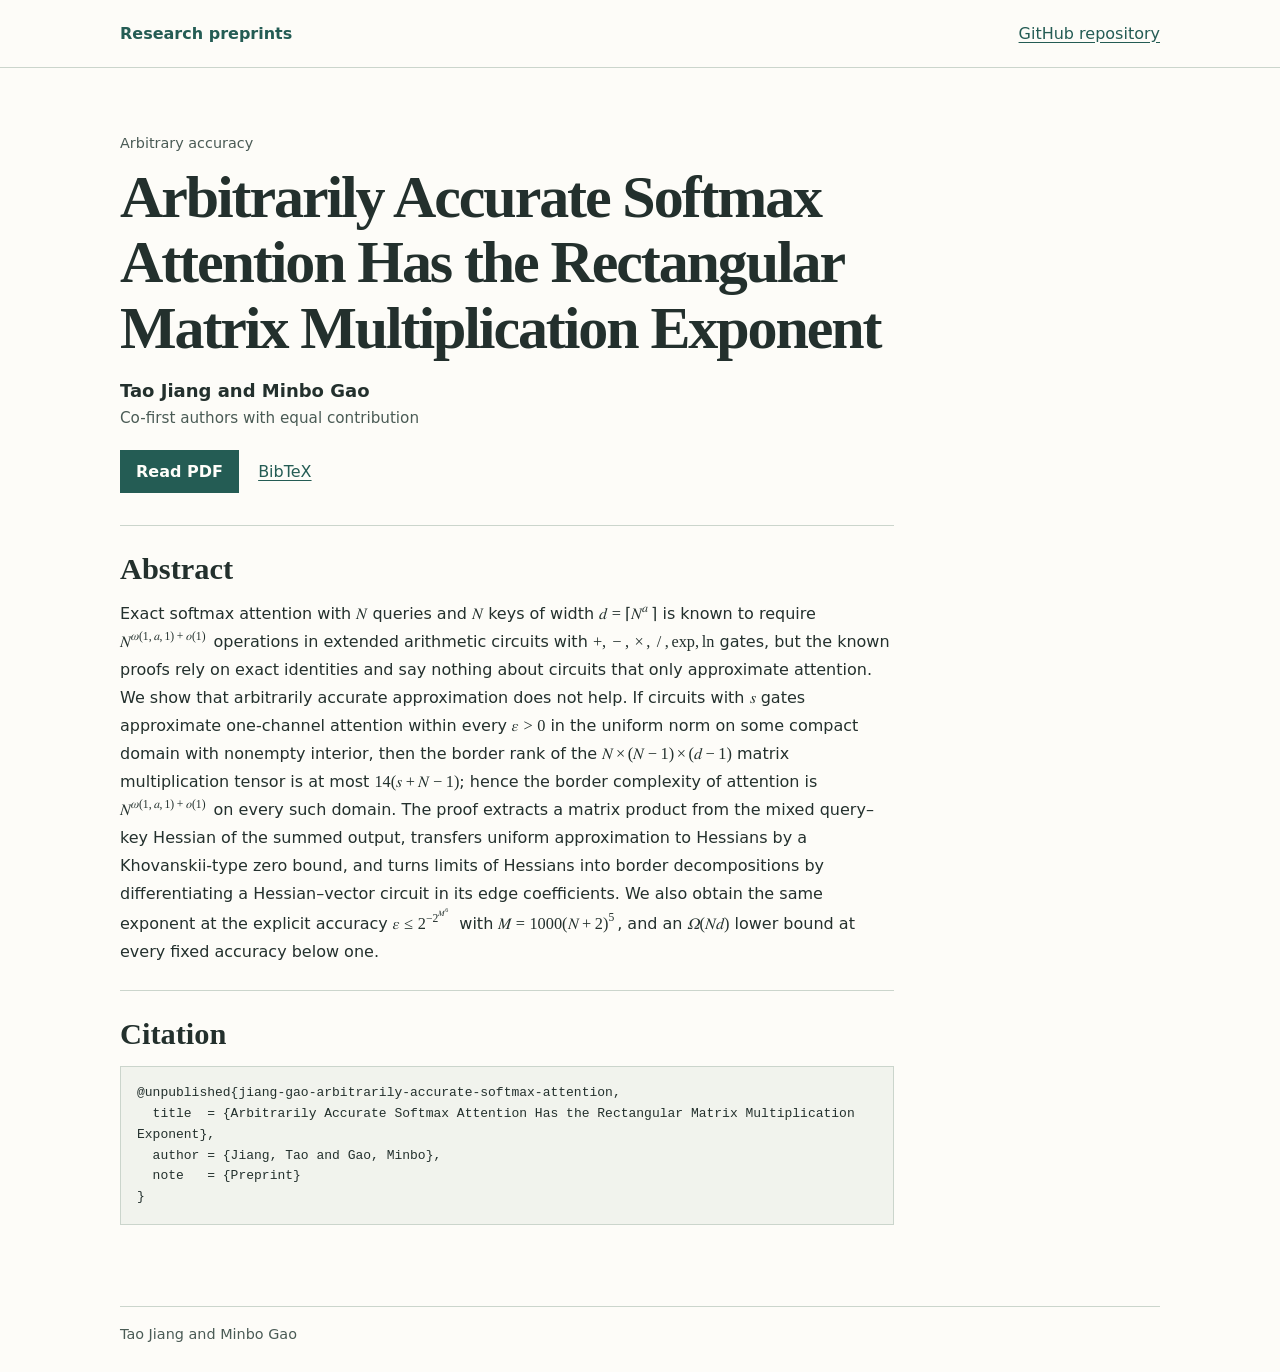
==== preprints/arbitrarily-accurate-softmax-attention/index.html @ c66270be "Add standalone preprint abstract pages" ====
<!doctype html>
<html lang="en">
<head>
  <meta charset="utf-8">
  <meta name="viewport" content="width=device-width, initial-scale=1">
  <meta name="color-scheme" content="light dark">
  <title>Arbitrarily Accurate Softmax Attention Has the Rectangular Matrix Multiplication Exponent</title>
  <link rel="canonical" href="https://jiangxioabai.github.io/research-papers/preprints/arbitrarily-accurate-softmax-attention/">
  <link rel="stylesheet" href="../../assets/pages.css">
  <meta name="description" content="Abstract and PDF of Arbitrarily Accurate Softmax Attention Has the Rectangular Matrix Multiplication Exponent, a preprint by Tao Jiang and Minbo Gao.">
  <meta name="citation_title" content="Arbitrarily Accurate Softmax Attention Has the Rectangular Matrix Multiplication Exponent">
  <meta name="citation_author" content="Tao Jiang">
  <meta name="citation_author" content="Minbo Gao">
  <meta name="citation_publication_date" content="2026">
  <meta name="citation_pdf_url" content="https://jiangxioabai.github.io/research-papers/preprints/arbitrarily-accurate-softmax-attention/paper.pdf">
</head>
<body>
  <a class="skip" href="#main">Skip to content</a>
  <header class="masthead">
    <nav class="shell nav" aria-label="Site navigation">
      <a class="brand" href="../../">Research preprints</a>
      <a href="https://github.com/jiangxioabai/research-papers">GitHub repository</a>
    </nav>
  </header>
  <main id="main" class="shell paper">
    <header class="paper-heading">
      <p class="kicker">Arbitrary accuracy</p>
      <h1>Arbitrarily Accurate Softmax Attention Has the Rectangular Matrix Multiplication Exponent</h1>
      <p class="authors">Tao Jiang and Minbo Gao</p>
      <p class="credit">Co-first authors with equal contribution</p>
      <div class="paper-links">
        <a class="action" href="paper.pdf" type="application/pdf">Read PDF</a>
        <a href="#citation">BibTeX</a>
      </div>
    </header>
    <section class="reading" aria-labelledby="abstract">
      <h2 id="abstract">Abstract</h2>
      <p>Exact softmax attention with <math xmlns="http://www.w3.org/1998/Math/MathML" display="inline"><mrow><mi>N</mi></mrow></math> queries and <math xmlns="http://www.w3.org/1998/Math/MathML" display="inline"><mrow><mi>N</mi></mrow></math> keys of width <math xmlns="http://www.w3.org/1998/Math/MathML" display="inline"><mrow><mi>d</mi><mo>&#x0003D;</mo><mi>&#x02308;</mi><msup><mi>N</mi><mi>a</mi></msup><mi>&#x02309;</mi></mrow></math> is known to require <math xmlns="http://www.w3.org/1998/Math/MathML" display="inline"><mrow><msup><mi>N</mi><mrow><mi>&#x003C9;</mi><mo stretchy="false">&#x00028;</mo><mn>1</mn><mo>&#x0002C;</mo><mi>a</mi><mo>&#x0002C;</mo><mn>1</mn><mo stretchy="false">&#x00029;</mo><mo>&#x0002B;</mo><mi>o</mi><mo stretchy="false">&#x00028;</mo><mn>1</mn><mo stretchy="false">&#x00029;</mo></mrow></msup></mrow></math> operations in extended arithmetic circuits with <math xmlns="http://www.w3.org/1998/Math/MathML" display="inline"><mrow><mo>&#x0002B;</mo><mo>&#x0002C;</mo><mo>&#x02212;</mo><mo>&#x0002C;</mo><mo>&#x000D7;</mo><mo>&#x0002C;</mo><mo>&#x0002F;</mo><mo>&#x0002C;</mo><mi>exp</mi><mo>&#x0002C;</mo><mi>ln</mi></mrow></math> gates, but the known proofs rely on exact identities and say nothing about circuits that only approximate attention. We show that arbitrarily accurate approximation does not help. If circuits with <math xmlns="http://www.w3.org/1998/Math/MathML" display="inline"><mrow><mi>s</mi></mrow></math> gates approximate one-channel attention within every <math xmlns="http://www.w3.org/1998/Math/MathML" display="inline"><mrow><mi>&#x003B5;</mi><mo>&#x0003E;</mo><mn>0</mn></mrow></math> in the uniform norm on some compact domain with nonempty interior, then the border rank of the <math xmlns="http://www.w3.org/1998/Math/MathML" display="inline"><mrow><mi>N</mi><mo>&#x000D7;</mo><mo stretchy="false">&#x00028;</mo><mi>N</mi><mo>&#x02212;</mo><mn>1</mn><mo stretchy="false">&#x00029;</mo><mo>&#x000D7;</mo><mo stretchy="false">&#x00028;</mo><mi>d</mi><mo>&#x02212;</mo><mn>1</mn><mo stretchy="false">&#x00029;</mo></mrow></math> matrix multiplication tensor is at most <math xmlns="http://www.w3.org/1998/Math/MathML" display="inline"><mrow><mn>14</mn><mo stretchy="false">&#x00028;</mo><mi>s</mi><mo>&#x0002B;</mo><mi>N</mi><mo>&#x02212;</mo><mn>1</mn><mo stretchy="false">&#x00029;</mo></mrow></math>; hence the border complexity of attention is <math xmlns="http://www.w3.org/1998/Math/MathML" display="inline"><mrow><msup><mi>N</mi><mrow><mi>&#x003C9;</mi><mo stretchy="false">&#x00028;</mo><mn>1</mn><mo>&#x0002C;</mo><mi>a</mi><mo>&#x0002C;</mo><mn>1</mn><mo stretchy="false">&#x00029;</mo><mo>&#x0002B;</mo><mi>o</mi><mo stretchy="false">&#x00028;</mo><mn>1</mn><mo stretchy="false">&#x00029;</mo></mrow></msup></mrow></math> on every such domain. The proof extracts a matrix product from the mixed query–key Hessian of the summed output, transfers uniform approximation to Hessians by a Khovanskii-type zero bound, and turns limits of Hessians into border decompositions by differentiating a Hessian–vector circuit in its edge coefficients. We also obtain the same exponent at the explicit accuracy <math xmlns="http://www.w3.org/1998/Math/MathML" display="inline"><mrow><mi>&#x003B5;</mi><mo>&#x02264;</mo><msup><mn>2</mn><mrow><mo>&#x02212;</mo><msup><mn>2</mn><mrow><msup><mi>M</mi><mn>6</mn></msup></mrow></msup></mrow></msup></mrow></math> with <math xmlns="http://www.w3.org/1998/Math/MathML" display="inline"><mrow><mi>M</mi><mo>&#x0003D;</mo><mn>1000</mn><mo stretchy="false">&#x00028;</mo><mi>N</mi><mo>&#x0002B;</mo><mn>2</mn><msup><mo stretchy="false">&#x00029;</mo><mn>5</mn></msup></mrow></math>, and an <math xmlns="http://www.w3.org/1998/Math/MathML" display="inline"><mrow><mi>&#x003A9;</mi><mo stretchy="false">&#x00028;</mo><mi>N</mi><mi>d</mi><mo stretchy="false">&#x00029;</mo></mrow></math> lower bound at every fixed accuracy below one.</p>
    </section>
    <section class="reading citation" aria-labelledby="citation">
      <h2 id="citation">Citation</h2>
      <pre><code>@unpublished{jiang-gao-arbitrarily-accurate-softmax-attention,
  title  = {Arbitrarily Accurate Softmax Attention Has the Rectangular Matrix Multiplication Exponent},
  author = {Jiang, Tao and Gao, Minbo},
  note   = {Preprint}
}</code></pre>
    </section>
  </main>
  <footer class="shell footer">Tao Jiang and Minbo Gao</footer>
</body>
</html>
---- assets/pages.css ----
:root {
  color-scheme: light dark;
  --paper: #fdfcf8;
  --text: #23302d;
  --muted: #4a5b55;
  --accent: #245c54;
  --rule: #cbd5cc;
  --panel: #f1f3ed;
  --button-text: #fffefa;
  font: 100%/1.6 system-ui, sans-serif;
}

@media (prefers-color-scheme: dark) {
  :root {
    --paper: #171e1b;
    --text: #edf0e9;
    --muted: #b4c3b9;
    --accent: #9ad0bc;
    --rule: #3c5046;
    --panel: #212d27;
    --button-text: #172921;
  }
}

*, *::before, *::after { box-sizing: border-box; }
body { margin: 0; color: var(--text); background: var(--paper); }
a { color: var(--accent); text-underline-offset: 0.18em; }
a:hover { text-decoration-thickness: 0.12em; }
a:focus-visible { outline: 2px solid var(--accent); outline-offset: 4px; }
img { max-width: 100%; height: auto; display: block; }
h1, h2, p, figure { margin: 0; }
h1, h2, .paper-title { font-family: Georgia, serif; }
h1 {
  max-width: 23ch;
  font-size: clamp(2.2rem, 5.7vw, 4.1rem);
  line-height: 1.09;
  letter-spacing: -0.035em;
  text-wrap: balance;
}
h2 { font-size: clamp(1.45rem, 3vw, 1.9rem); line-height: 1.25; }
.shell { width: min(100% - 2.5rem, 65rem); margin-inline: auto; }
.masthead { border-bottom: 1px solid var(--rule); }
.nav {
  min-height: 4.2rem;
  display: flex;
  flex-wrap: wrap;
  align-items: center;
  justify-content: space-between;
  gap: 0.5rem 1rem;
  padding-block: 0.6rem;
}
.brand { font-weight: 650; text-decoration: none; }
.skip {
  position: absolute;
  top: 0.5rem;
  left: 0.5rem;
  padding: 0.5rem 0.8rem;
  background: var(--paper);
  transform: translateY(-180%);
}
.skip:focus { z-index: 1; transform: none; }
.intro, .paper-heading { padding-block: clamp(2rem, 5vw, 4rem) 2rem; }
.authors { margin-top: 1rem; font-size: 1.125rem; font-weight: 650; }
.credit, .kicker, .paper-label, .footer { color: var(--muted); }
.credit { font-size: 0.95rem; }
.kicker, .paper-label { font-size: 0.9rem; }
.kicker { margin-bottom: 0.6rem; }
.map { margin: 0 0 2.5rem; }
.map img { border: 1px solid var(--rule); }
.collection + .collection { margin-top: 2.6rem; }
.paper-list { list-style: none; padding: 0; margin: 0.8rem 0 0; }
.paper-list li {
  display: grid;
  grid-template-columns: minmax(0, 1fr) auto;
  gap: 0.9rem;
  align-items: center;
  border-top: 1px solid var(--rule);
  padding: 0.85rem 0;
}
.paper-list li:last-child { border-bottom: 1px solid var(--rule); }
.paper-title { font-size: clamp(1.18rem, 2.8vw, 1.5rem); line-height: 1.3; }
.pdf-link { padding: 0.35rem 0.15rem; }
.paper-heading h1 { max-width: 30ch; font-size: clamp(2rem, 5.2vw, 3.75rem); }
.paper-links { display: flex; flex-wrap: wrap; align-items: center; gap: 0.7rem 1.2rem; margin-top: 1.25rem; }
.action {
  padding: 0.55rem 1rem;
  color: var(--button-text);
  background: var(--accent);
  font-weight: 650;
  text-decoration: none;
}
.action:hover { text-decoration: underline; }
.reading { max-width: 76ch; border-top: 1px solid var(--rule); padding: 1.5rem 0; }
.reading p { margin-top: 0.75rem; line-height: 1.75; }
math { font-size: 1.02em; }
.citation pre {
  padding: 1rem;
  border: 1px solid var(--rule);
  background: var(--panel);
  overflow: auto;
  white-space: pre-wrap;
  overflow-wrap: anywhere;
}
.footer { border-top: 1px solid var(--rule); margin-top: 2.75rem; padding: 1rem 0 1.6rem; font-size: 0.9rem; }

@media (max-width: 31rem) {
  .shell { width: calc(100% - 2rem); }
  .nav { font-size: 0.94rem; }
  .map { margin-bottom: 1.75rem; }
}
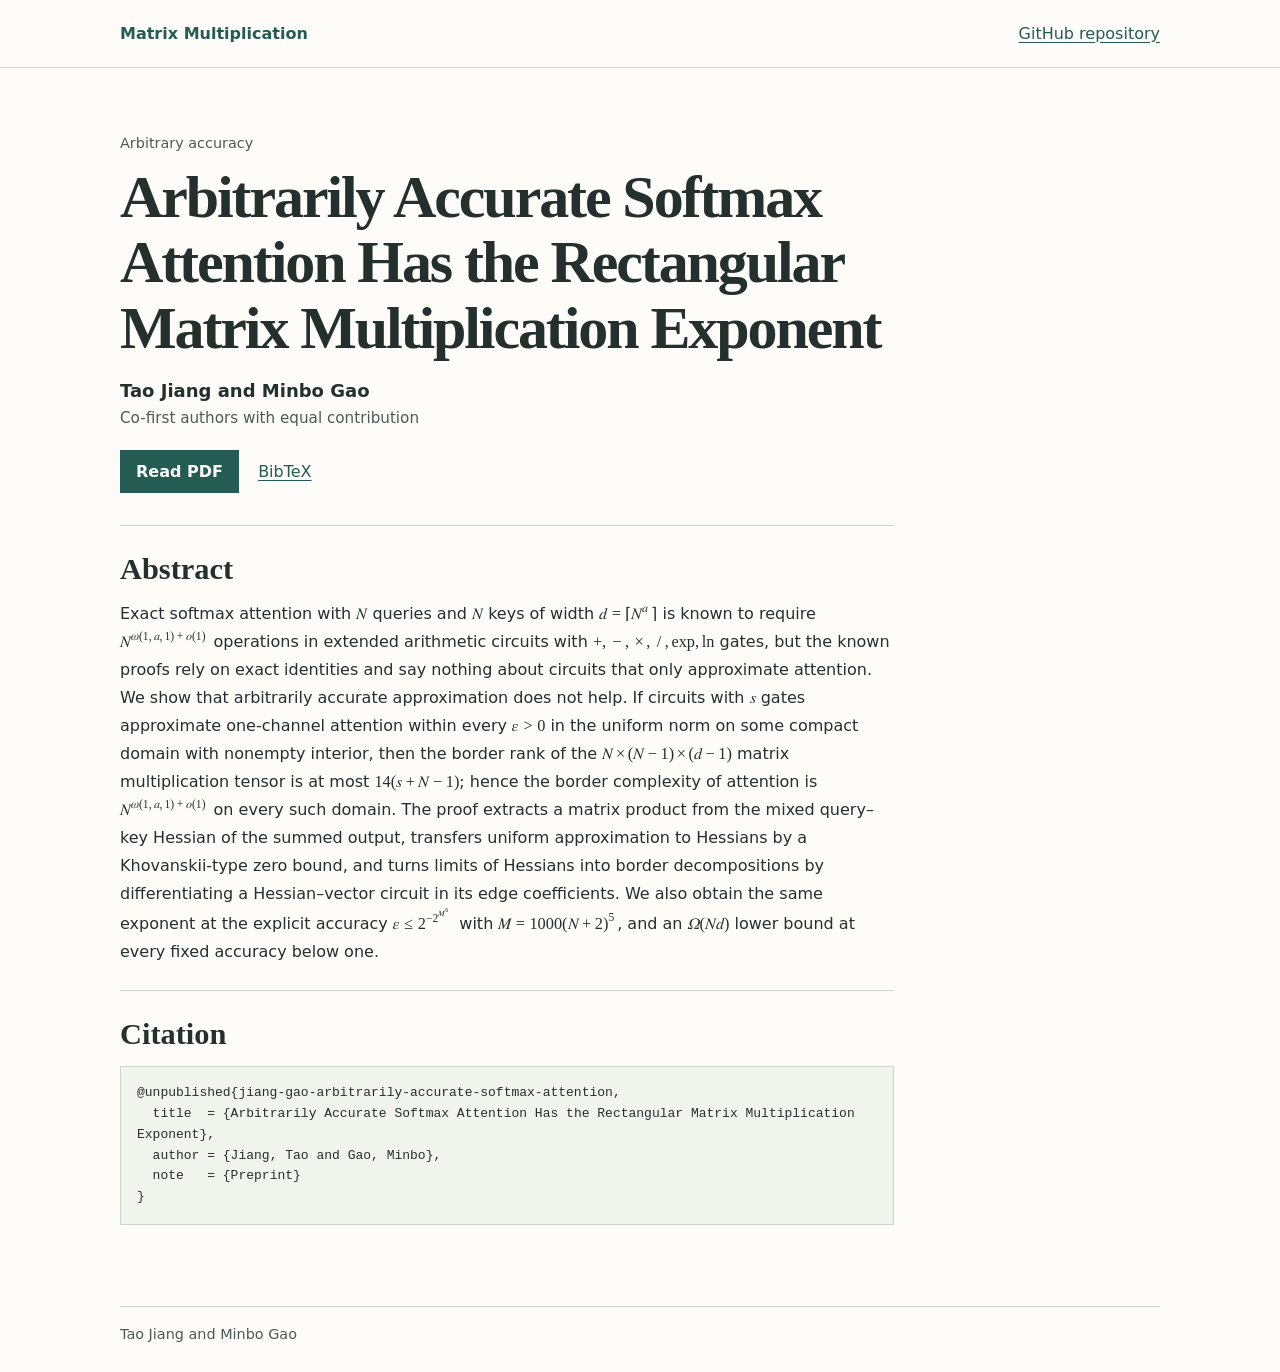
==== commit 10166e47: "Center the collection on matrix multiplication follow-ups" ====
--- a/preprints/arbitrarily-accurate-softmax-attention/index.html
+++ b/preprints/arbitrarily-accurate-softmax-attention/index.html
@@ -18,7 +18,7 @@
   <a class="skip" href="#main">Skip to content</a>
   <header class="masthead">
     <nav class="shell nav" aria-label="Site navigation">
-      <a class="brand" href="../../">Research preprints</a>
+      <a class="brand" href="../../">Matrix Multiplication</a>
       <a href="https://github.com/jiangxioabai/research-papers">GitHub repository</a>
     </nav>
   </header>
--- a/assets/pages.css
+++ b/assets/pages.css
@@ -63,6 +63,7 @@
 .authors { margin-top: 1rem; font-size: 1.125rem; font-weight: 650; }
 .credit, .kicker, .paper-label, .footer { color: var(--muted); }
 .credit { font-size: 0.95rem; }
+.site-description { max-width: 70ch; margin-top: 0.85rem; }
 .kicker, .paper-label { font-size: 0.9rem; }
 .kicker { margin-bottom: 0.6rem; }
 .map { margin: 0 0 2.5rem; }
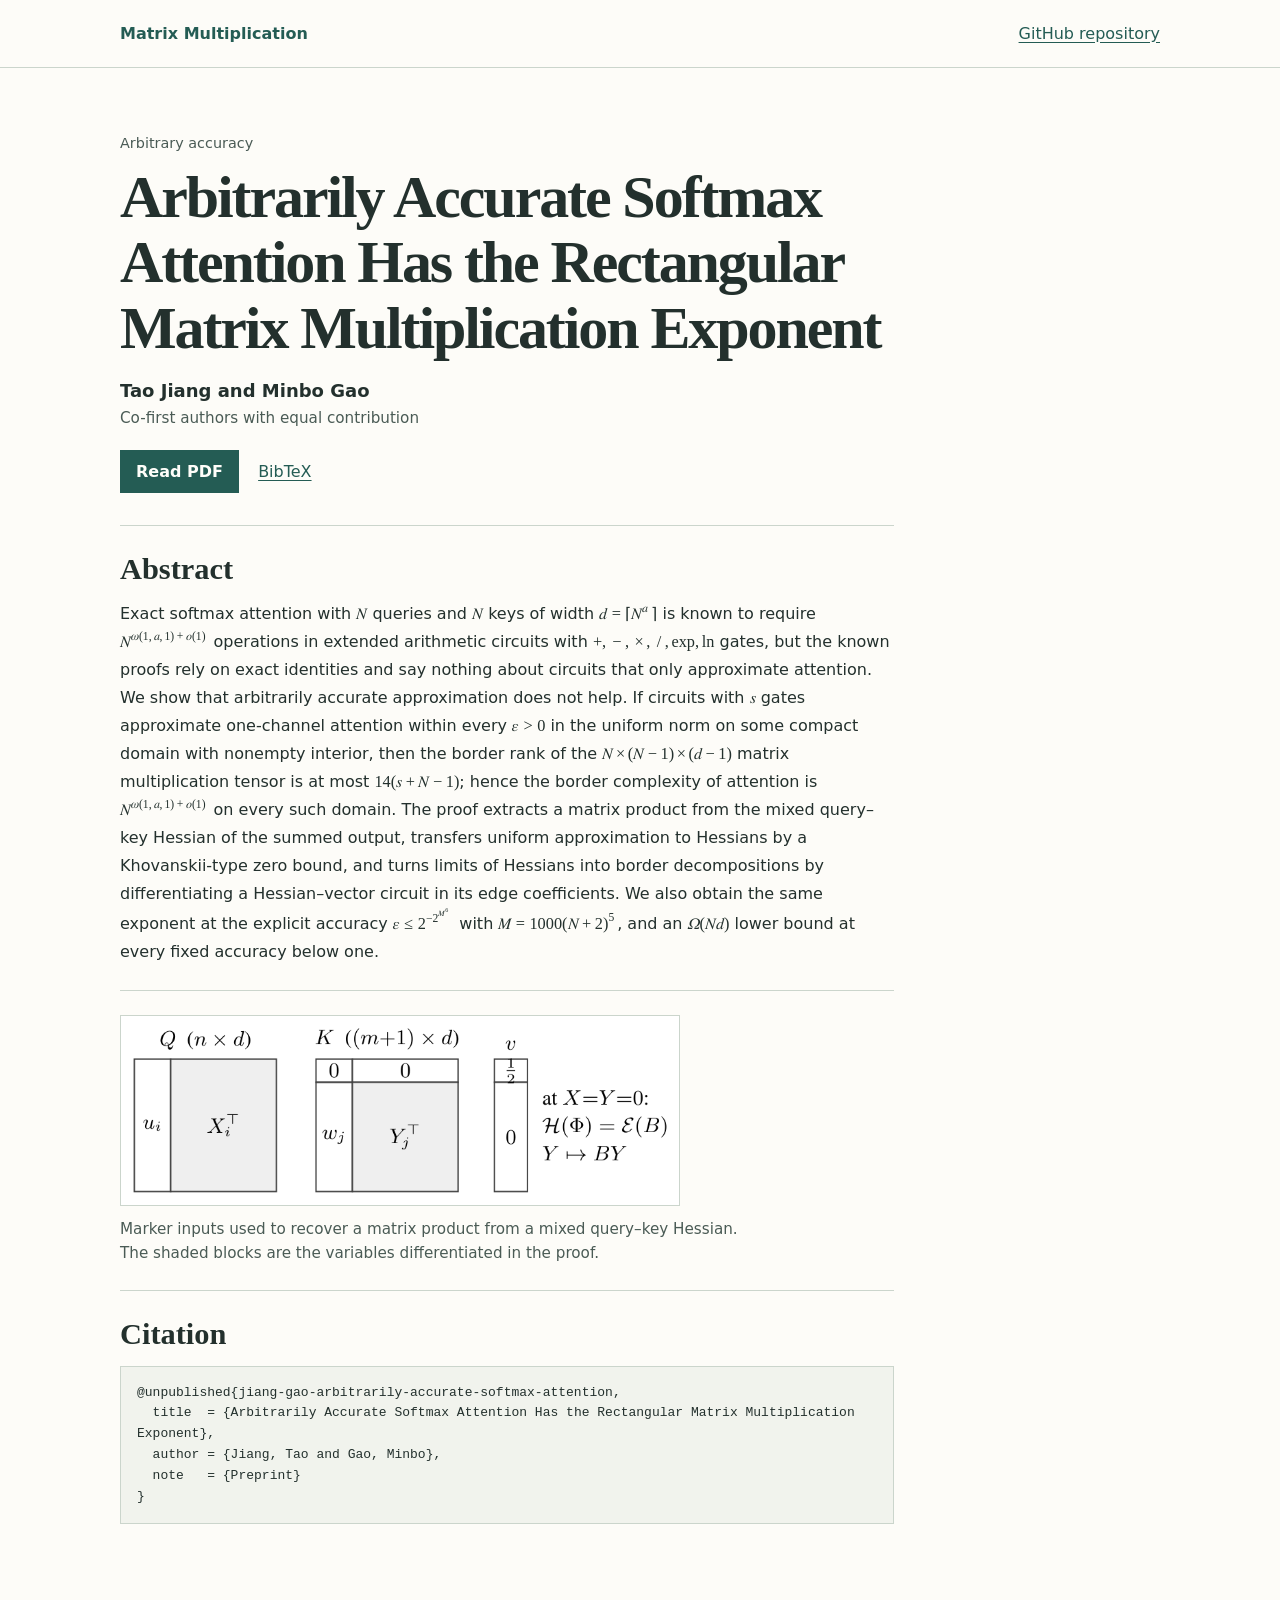
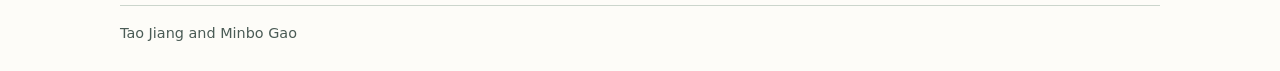
==== commit 70328887: "Replace duplicate result summaries with paper figures" ====
--- a/preprints/arbitrarily-accurate-softmax-attention/index.html
+++ b/preprints/arbitrarily-accurate-softmax-attention/index.html
@@ -37,6 +37,10 @@
       <h2 id="abstract">Abstract</h2>
       <p>Exact softmax attention with <math xmlns="http://www.w3.org/1998/Math/MathML" display="inline"><mrow><mi>N</mi></mrow></math> queries and <math xmlns="http://www.w3.org/1998/Math/MathML" display="inline"><mrow><mi>N</mi></mrow></math> keys of width <math xmlns="http://www.w3.org/1998/Math/MathML" display="inline"><mrow><mi>d</mi><mo>&#x0003D;</mo><mi>&#x02308;</mi><msup><mi>N</mi><mi>a</mi></msup><mi>&#x02309;</mi></mrow></math> is known to require <math xmlns="http://www.w3.org/1998/Math/MathML" display="inline"><mrow><msup><mi>N</mi><mrow><mi>&#x003C9;</mi><mo stretchy="false">&#x00028;</mo><mn>1</mn><mo>&#x0002C;</mo><mi>a</mi><mo>&#x0002C;</mo><mn>1</mn><mo stretchy="false">&#x00029;</mo><mo>&#x0002B;</mo><mi>o</mi><mo stretchy="false">&#x00028;</mo><mn>1</mn><mo stretchy="false">&#x00029;</mo></mrow></msup></mrow></math> operations in extended arithmetic circuits with <math xmlns="http://www.w3.org/1998/Math/MathML" display="inline"><mrow><mo>&#x0002B;</mo><mo>&#x0002C;</mo><mo>&#x02212;</mo><mo>&#x0002C;</mo><mo>&#x000D7;</mo><mo>&#x0002C;</mo><mo>&#x0002F;</mo><mo>&#x0002C;</mo><mi>exp</mi><mo>&#x0002C;</mo><mi>ln</mi></mrow></math> gates, but the known proofs rely on exact identities and say nothing about circuits that only approximate attention. We show that arbitrarily accurate approximation does not help. If circuits with <math xmlns="http://www.w3.org/1998/Math/MathML" display="inline"><mrow><mi>s</mi></mrow></math> gates approximate one-channel attention within every <math xmlns="http://www.w3.org/1998/Math/MathML" display="inline"><mrow><mi>&#x003B5;</mi><mo>&#x0003E;</mo><mn>0</mn></mrow></math> in the uniform norm on some compact domain with nonempty interior, then the border rank of the <math xmlns="http://www.w3.org/1998/Math/MathML" display="inline"><mrow><mi>N</mi><mo>&#x000D7;</mo><mo stretchy="false">&#x00028;</mo><mi>N</mi><mo>&#x02212;</mo><mn>1</mn><mo stretchy="false">&#x00029;</mo><mo>&#x000D7;</mo><mo stretchy="false">&#x00028;</mo><mi>d</mi><mo>&#x02212;</mo><mn>1</mn><mo stretchy="false">&#x00029;</mo></mrow></math> matrix multiplication tensor is at most <math xmlns="http://www.w3.org/1998/Math/MathML" display="inline"><mrow><mn>14</mn><mo stretchy="false">&#x00028;</mo><mi>s</mi><mo>&#x0002B;</mo><mi>N</mi><mo>&#x02212;</mo><mn>1</mn><mo stretchy="false">&#x00029;</mo></mrow></math>; hence the border complexity of attention is <math xmlns="http://www.w3.org/1998/Math/MathML" display="inline"><mrow><msup><mi>N</mi><mrow><mi>&#x003C9;</mi><mo stretchy="false">&#x00028;</mo><mn>1</mn><mo>&#x0002C;</mo><mi>a</mi><mo>&#x0002C;</mo><mn>1</mn><mo stretchy="false">&#x00029;</mo><mo>&#x0002B;</mo><mi>o</mi><mo stretchy="false">&#x00028;</mo><mn>1</mn><mo stretchy="false">&#x00029;</mo></mrow></msup></mrow></math> on every such domain. The proof extracts a matrix product from the mixed query–key Hessian of the summed output, transfers uniform approximation to Hessians by a Khovanskii-type zero bound, and turns limits of Hessians into border decompositions by differentiating a Hessian–vector circuit in its edge coefficients. We also obtain the same exponent at the explicit accuracy <math xmlns="http://www.w3.org/1998/Math/MathML" display="inline"><mrow><mi>&#x003B5;</mi><mo>&#x02264;</mo><msup><mn>2</mn><mrow><mo>&#x02212;</mo><msup><mn>2</mn><mrow><msup><mi>M</mi><mn>6</mn></msup></mrow></msup></mrow></msup></mrow></math> with <math xmlns="http://www.w3.org/1998/Math/MathML" display="inline"><mrow><mi>M</mi><mo>&#x0003D;</mo><mn>1000</mn><mo stretchy="false">&#x00028;</mo><mi>N</mi><mo>&#x0002B;</mo><mn>2</mn><msup><mo stretchy="false">&#x00029;</mo><mn>5</mn></msup></mrow></math>, and an <math xmlns="http://www.w3.org/1998/Math/MathML" display="inline"><mrow><mi>&#x003A9;</mi><mo stretchy="false">&#x00028;</mo><mi>N</mi><mi>d</mi><mo stretchy="false">&#x00029;</mo></mrow></math> lower bound at every fixed accuracy below one.</p>
     </section>
+    <figure class="reading paper-figure" id="paper-figure">
+      <img src="figure.png" width="814" height="275" loading="lazy" alt="Query and key matrices used as marker inputs in the lower-bound proof">
+      <figcaption>Marker inputs used to recover a matrix product from a mixed query–key Hessian. The shaded blocks are the variables differentiated in the proof.</figcaption>
+    </figure>
     <section class="reading citation" aria-labelledby="citation">
       <h2 id="citation">Citation</h2>
       <pre><code>@unpublished{jiang-gao-arbitrarily-accurate-softmax-attention,
--- a/assets/pages.css
+++ b/assets/pages.css
@@ -94,6 +94,8 @@
 .reading { max-width: 76ch; border-top: 1px solid var(--rule); padding: 1.5rem 0; }
 .reading p { margin-top: 0.75rem; line-height: 1.75; }
 math { font-size: 1.02em; }
+.paper-figure img { width: min(100%, 35rem); border: 1px solid var(--rule); }
+.paper-figure figcaption { max-width: 67ch; margin-top: 0.7rem; color: var(--muted); font-size: 0.95rem; }
 .citation pre {
   padding: 1rem;
   border: 1px solid var(--rule);
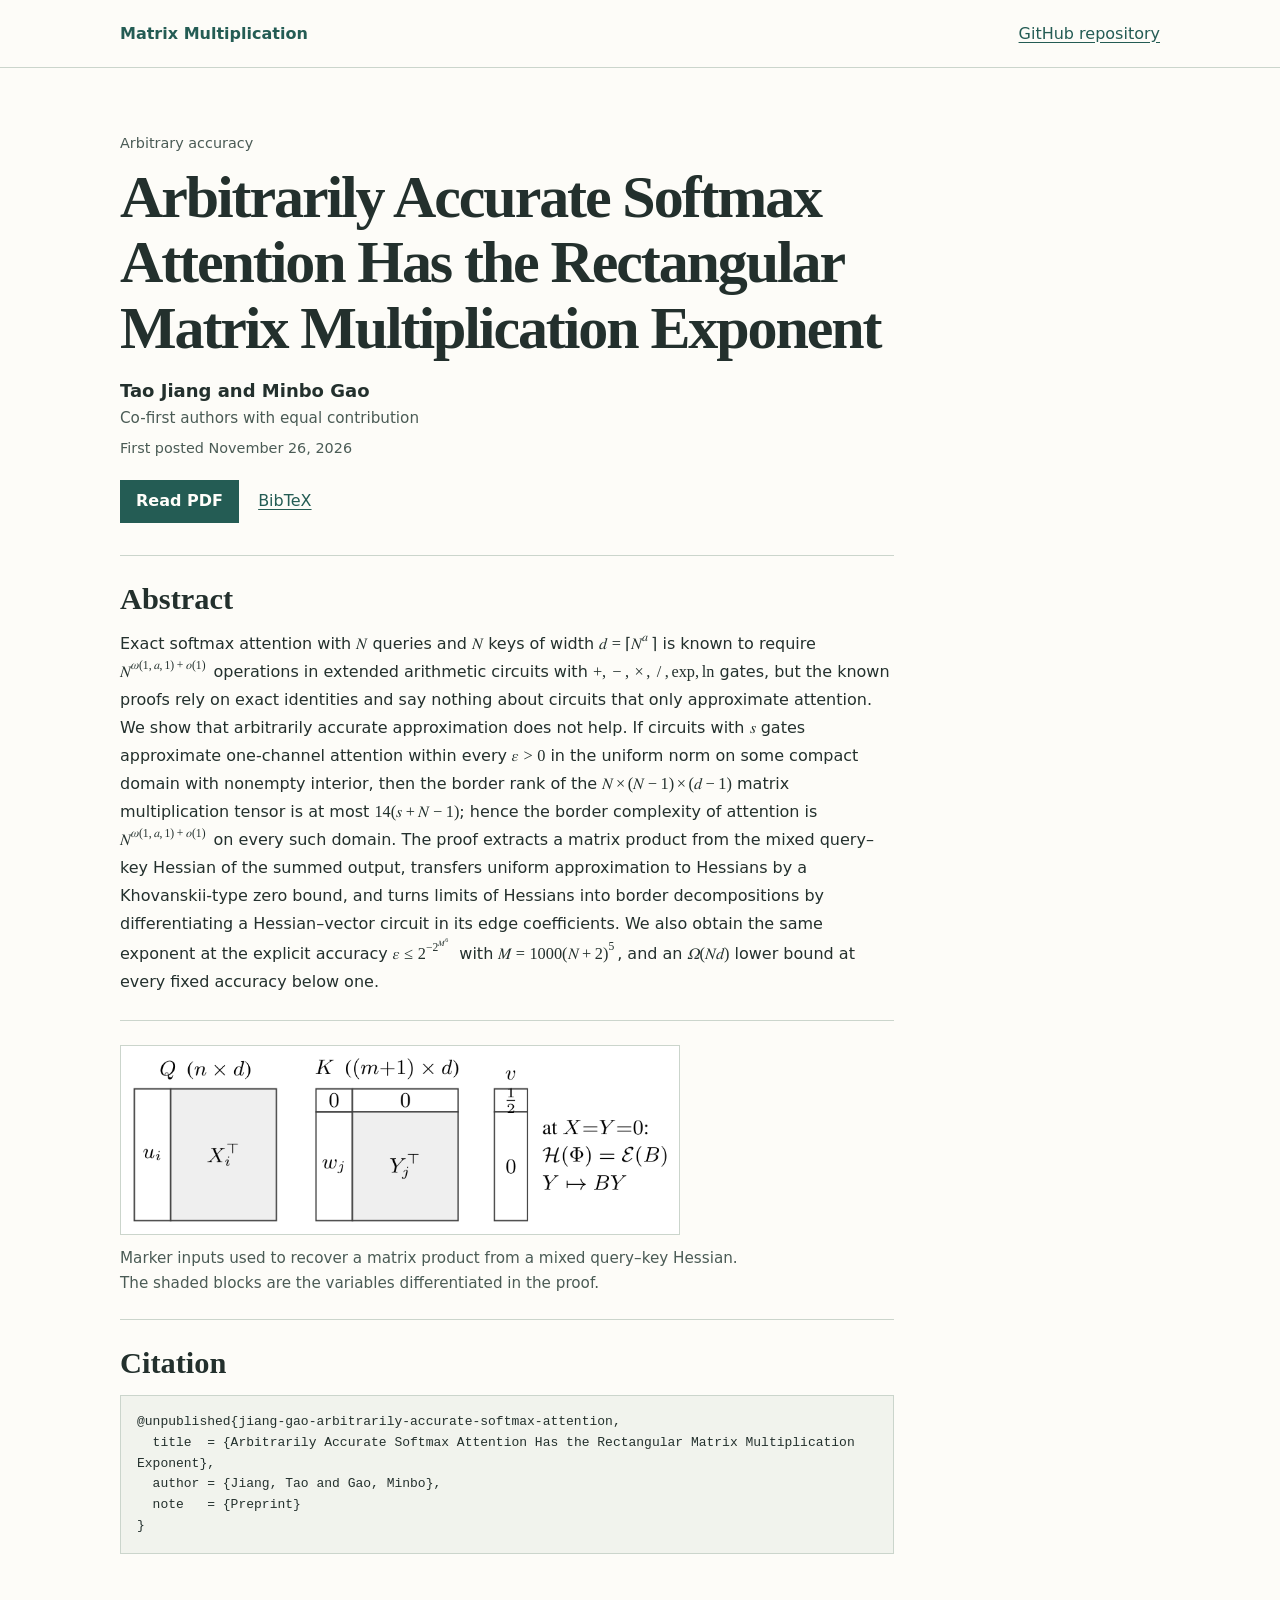
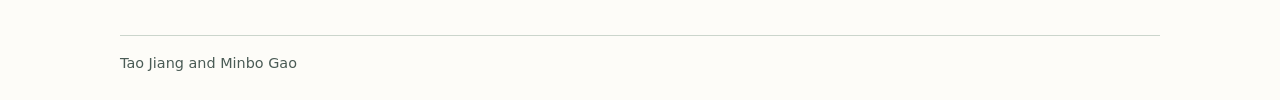
==== commit 2ad0b438: "Show the first posting date on each abstract page" ====
--- a/preprints/arbitrarily-accurate-softmax-attention/index.html
+++ b/preprints/arbitrarily-accurate-softmax-attention/index.html
@@ -5,21 +5,21 @@
   <meta name="viewport" content="width=device-width, initial-scale=1">
   <meta name="color-scheme" content="light dark">
   <title>Arbitrarily Accurate Softmax Attention Has the Rectangular Matrix Multiplication Exponent</title>
-  <link rel="canonical" href="https://jiangxioabai.github.io/research-papers/preprints/arbitrarily-accurate-softmax-attention/">
+  <link rel="canonical" href="https://jiangxioabai.github.io/matrix-multiplication-complexity/preprints/arbitrarily-accurate-softmax-attention/">
   <link rel="stylesheet" href="../../assets/pages.css">
   <meta name="description" content="Abstract and PDF of Arbitrarily Accurate Softmax Attention Has the Rectangular Matrix Multiplication Exponent, a preprint by Tao Jiang and Minbo Gao.">
   <meta name="citation_title" content="Arbitrarily Accurate Softmax Attention Has the Rectangular Matrix Multiplication Exponent">
   <meta name="citation_author" content="Tao Jiang">
   <meta name="citation_author" content="Minbo Gao">
-  <meta name="citation_publication_date" content="2026">
-  <meta name="citation_pdf_url" content="https://jiangxioabai.github.io/research-papers/preprints/arbitrarily-accurate-softmax-attention/paper.pdf">
+  <meta name="citation_publication_date" content="2026/11/26">
+  <meta name="citation_pdf_url" content="https://jiangxioabai.github.io/matrix-multiplication-complexity/preprints/arbitrarily-accurate-softmax-attention/paper.pdf">
 </head>
 <body>
   <a class="skip" href="#main">Skip to content</a>
   <header class="masthead">
     <nav class="shell nav" aria-label="Site navigation">
       <a class="brand" href="../../">Matrix Multiplication</a>
-      <a href="https://github.com/jiangxioabai/research-papers">GitHub repository</a>
+      <a href="https://github.com/jiangxioabai/matrix-multiplication-complexity">GitHub repository</a>
     </nav>
   </header>
   <main id="main" class="shell paper">
@@ -28,6 +28,7 @@
       <h1>Arbitrarily Accurate Softmax Attention Has the Rectangular Matrix Multiplication Exponent</h1>
       <p class="authors">Tao Jiang and Minbo Gao</p>
       <p class="credit">Co-first authors with equal contribution</p>
+      <p class="publication-date">First posted <time datetime="2026-11-26">November 26, 2026</time></p>
       <div class="paper-links">
         <a class="action" href="paper.pdf" type="application/pdf">Read PDF</a>
         <a href="#citation">BibTeX</a>
--- a/assets/pages.css
+++ b/assets/pages.css
@@ -63,6 +63,7 @@
 .authors { margin-top: 1rem; font-size: 1.125rem; font-weight: 650; }
 .credit, .kicker, .paper-label, .footer { color: var(--muted); }
 .credit { font-size: 0.95rem; }
+.publication-date { margin-top: 0.4rem; color: var(--muted); font-size: 0.9rem; }
 .site-description { max-width: 70ch; margin-top: 0.85rem; }
 .kicker, .paper-label { font-size: 0.9rem; }
 .kicker { margin-bottom: 0.6rem; }
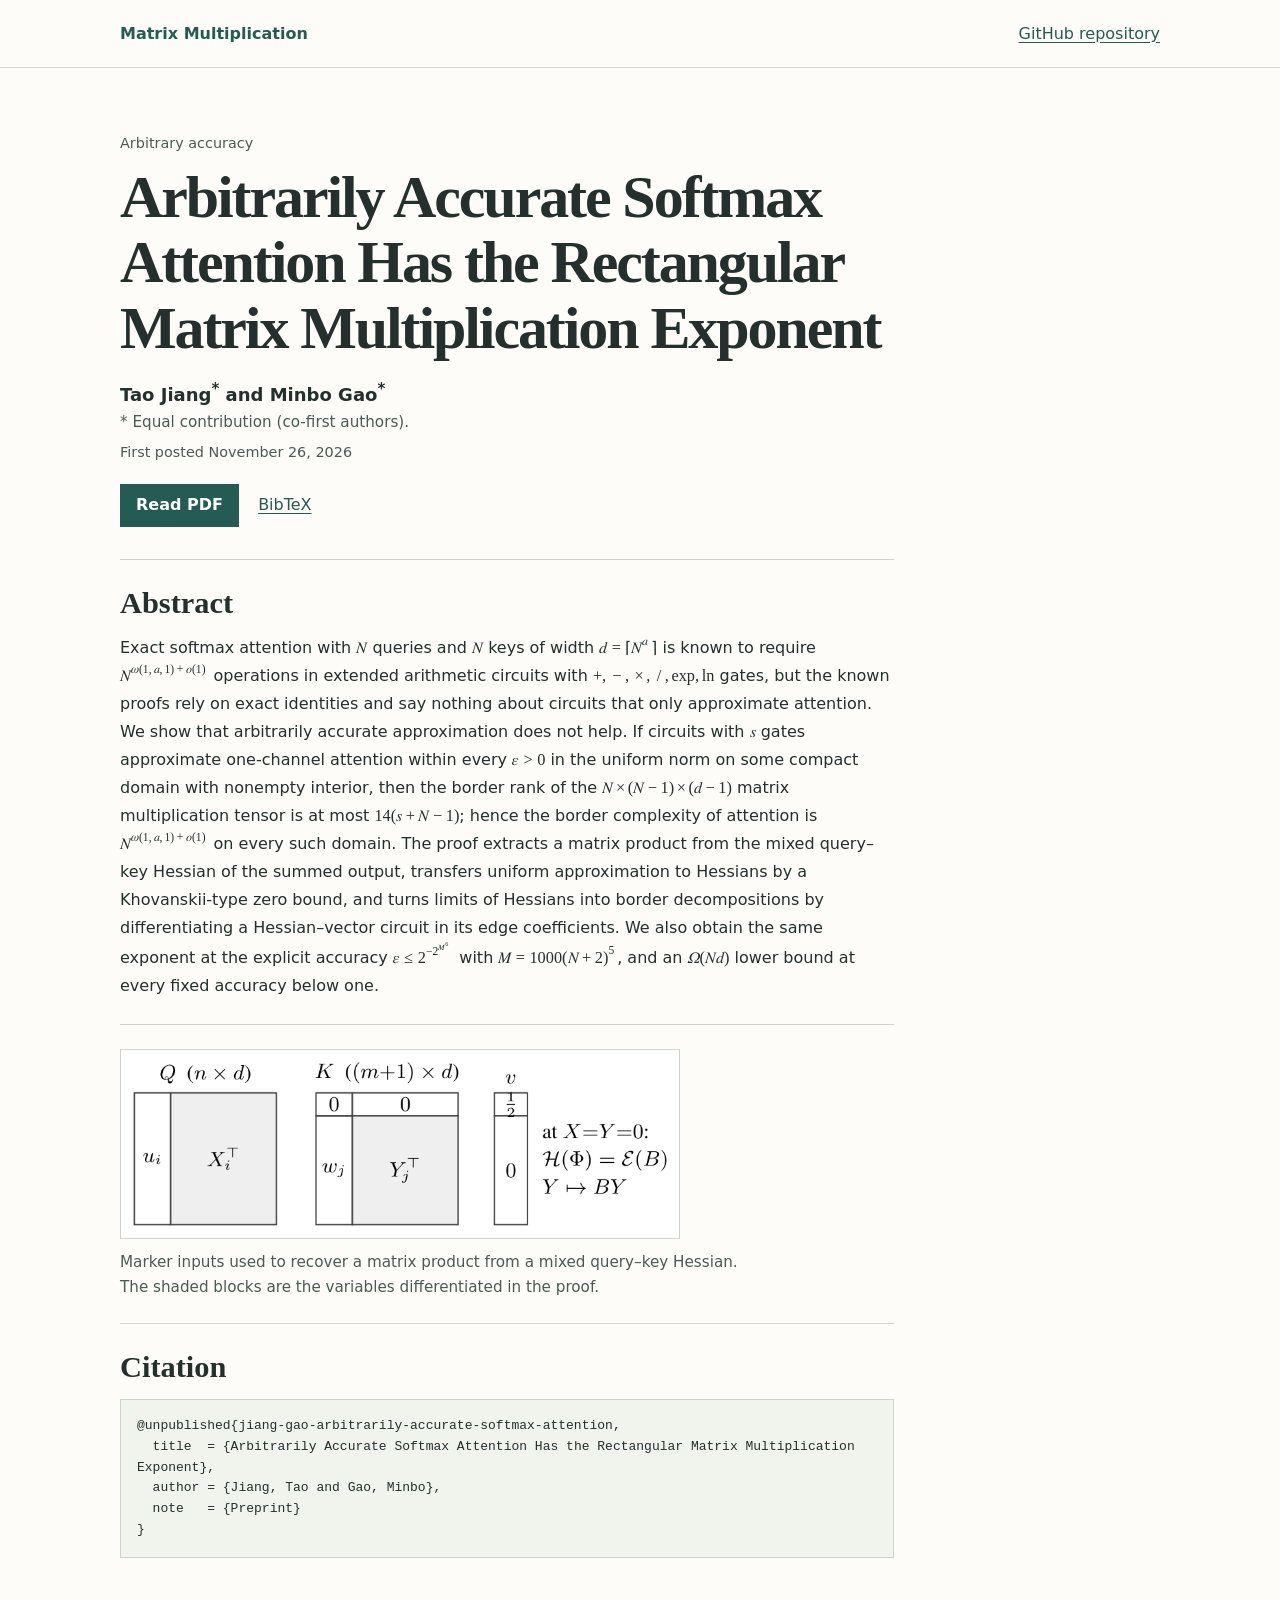
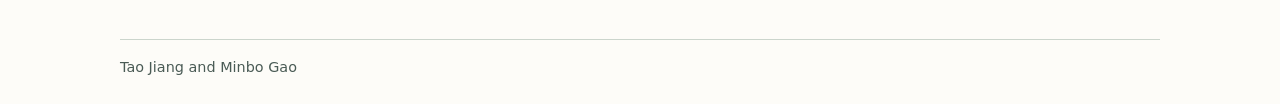
==== commit 03a864f1: "Mark equal contribution with superscript asterisks" ====
--- a/preprints/arbitrarily-accurate-softmax-attention/index.html
+++ b/preprints/arbitrarily-accurate-softmax-attention/index.html
@@ -26,8 +26,8 @@
     <header class="paper-heading">
       <p class="kicker">Arbitrary accuracy</p>
       <h1>Arbitrarily Accurate Softmax Attention Has the Rectangular Matrix Multiplication Exponent</h1>
-      <p class="authors">Tao Jiang and Minbo Gao</p>
-      <p class="credit">Co-first authors with equal contribution</p>
+      <p class="authors">Tao Jiang<sup>*</sup> and Minbo Gao<sup>*</sup></p>
+      <p class="credit">* Equal contribution (co-first authors).</p>
       <p class="publication-date">First posted <time datetime="2026-11-26">November 26, 2026</time></p>
       <div class="paper-links">
         <a class="action" href="paper.pdf" type="application/pdf">Read PDF</a>
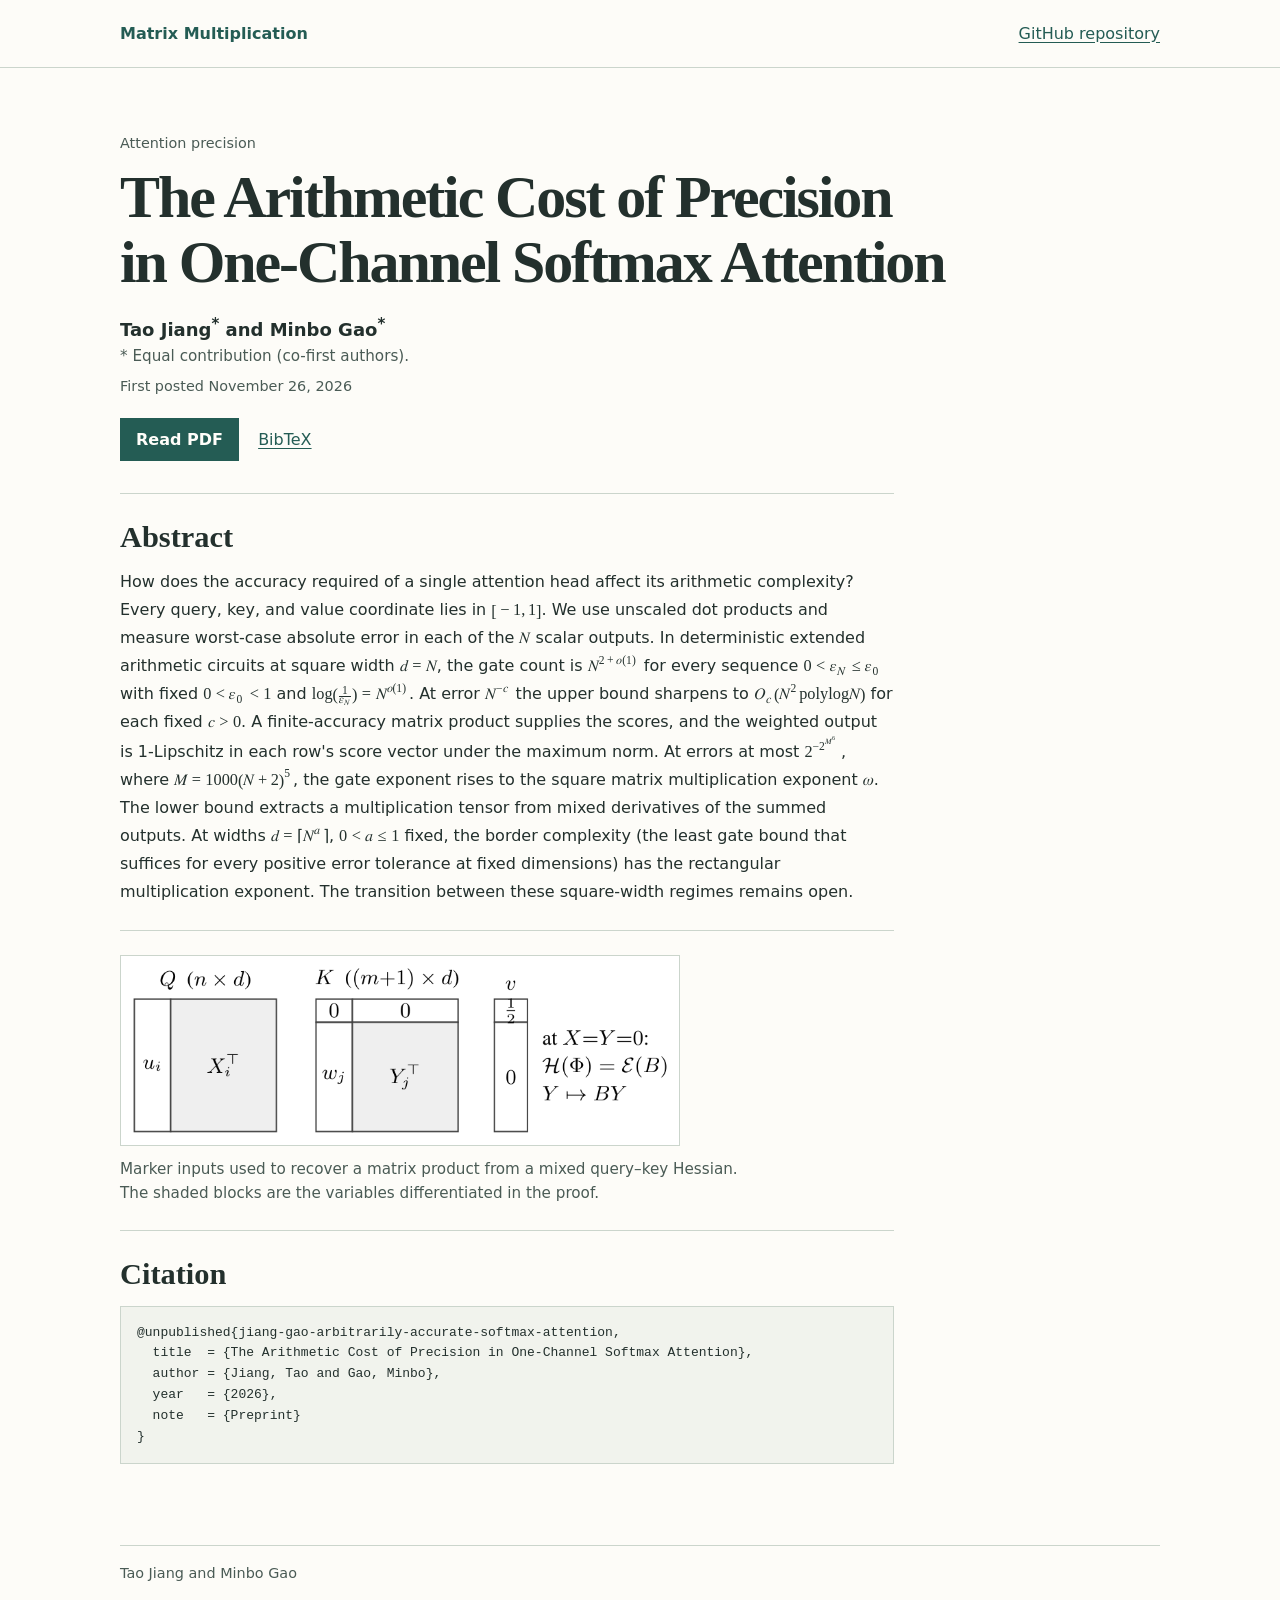
==== commit 63a8447c: "Publish revised Q5 softmax precision preprint" ====
--- a/preprints/arbitrarily-accurate-softmax-attention/index.html
+++ b/preprints/arbitrarily-accurate-softmax-attention/index.html
@@ -4,11 +4,11 @@
   <meta charset="utf-8">
   <meta name="viewport" content="width=device-width, initial-scale=1">
   <meta name="color-scheme" content="light dark">
-  <title>Arbitrarily Accurate Softmax Attention Has the Rectangular Matrix Multiplication Exponent</title>
+  <title>The Arithmetic Cost of Precision in One-Channel Softmax Attention</title>
   <link rel="canonical" href="https://jiangxioabai.github.io/matrix-multiplication-complexity/preprints/arbitrarily-accurate-softmax-attention/">
   <link rel="stylesheet" href="../../assets/pages.css">
-  <meta name="description" content="Abstract and PDF of Arbitrarily Accurate Softmax Attention Has the Rectangular Matrix Multiplication Exponent, a preprint by Tao Jiang and Minbo Gao.">
-  <meta name="citation_title" content="Arbitrarily Accurate Softmax Attention Has the Rectangular Matrix Multiplication Exponent">
+  <meta name="description" content="Abstract and PDF of The Arithmetic Cost of Precision in One-Channel Softmax Attention, a preprint by Tao Jiang and Minbo Gao.">
+  <meta name="citation_title" content="The Arithmetic Cost of Precision in One-Channel Softmax Attention">
   <meta name="citation_author" content="Tao Jiang">
   <meta name="citation_author" content="Minbo Gao">
   <meta name="citation_publication_date" content="2026/11/26">
@@ -24,8 +24,8 @@
   </header>
   <main id="main" class="shell paper">
     <header class="paper-heading">
-      <p class="kicker">Arbitrary accuracy</p>
-      <h1>Arbitrarily Accurate Softmax Attention Has the Rectangular Matrix Multiplication Exponent</h1>
+      <p class="kicker">Attention precision</p>
+      <h1>The Arithmetic Cost of Precision in One-Channel Softmax Attention</h1>
       <p class="authors">Tao Jiang<sup>*</sup> and Minbo Gao<sup>*</sup></p>
       <p class="credit">* Equal contribution (co-first authors).</p>
       <p class="publication-date">First posted <time datetime="2026-11-26">November 26, 2026</time></p>
@@ -36,7 +36,7 @@
     </header>
     <section class="reading" aria-labelledby="abstract">
       <h2 id="abstract">Abstract</h2>
-      <p>Exact softmax attention with <math xmlns="http://www.w3.org/1998/Math/MathML" display="inline"><mrow><mi>N</mi></mrow></math> queries and <math xmlns="http://www.w3.org/1998/Math/MathML" display="inline"><mrow><mi>N</mi></mrow></math> keys of width <math xmlns="http://www.w3.org/1998/Math/MathML" display="inline"><mrow><mi>d</mi><mo>&#x0003D;</mo><mi>&#x02308;</mi><msup><mi>N</mi><mi>a</mi></msup><mi>&#x02309;</mi></mrow></math> is known to require <math xmlns="http://www.w3.org/1998/Math/MathML" display="inline"><mrow><msup><mi>N</mi><mrow><mi>&#x003C9;</mi><mo stretchy="false">&#x00028;</mo><mn>1</mn><mo>&#x0002C;</mo><mi>a</mi><mo>&#x0002C;</mo><mn>1</mn><mo stretchy="false">&#x00029;</mo><mo>&#x0002B;</mo><mi>o</mi><mo stretchy="false">&#x00028;</mo><mn>1</mn><mo stretchy="false">&#x00029;</mo></mrow></msup></mrow></math> operations in extended arithmetic circuits with <math xmlns="http://www.w3.org/1998/Math/MathML" display="inline"><mrow><mo>&#x0002B;</mo><mo>&#x0002C;</mo><mo>&#x02212;</mo><mo>&#x0002C;</mo><mo>&#x000D7;</mo><mo>&#x0002C;</mo><mo>&#x0002F;</mo><mo>&#x0002C;</mo><mi>exp</mi><mo>&#x0002C;</mo><mi>ln</mi></mrow></math> gates, but the known proofs rely on exact identities and say nothing about circuits that only approximate attention. We show that arbitrarily accurate approximation does not help. If circuits with <math xmlns="http://www.w3.org/1998/Math/MathML" display="inline"><mrow><mi>s</mi></mrow></math> gates approximate one-channel attention within every <math xmlns="http://www.w3.org/1998/Math/MathML" display="inline"><mrow><mi>&#x003B5;</mi><mo>&#x0003E;</mo><mn>0</mn></mrow></math> in the uniform norm on some compact domain with nonempty interior, then the border rank of the <math xmlns="http://www.w3.org/1998/Math/MathML" display="inline"><mrow><mi>N</mi><mo>&#x000D7;</mo><mo stretchy="false">&#x00028;</mo><mi>N</mi><mo>&#x02212;</mo><mn>1</mn><mo stretchy="false">&#x00029;</mo><mo>&#x000D7;</mo><mo stretchy="false">&#x00028;</mo><mi>d</mi><mo>&#x02212;</mo><mn>1</mn><mo stretchy="false">&#x00029;</mo></mrow></math> matrix multiplication tensor is at most <math xmlns="http://www.w3.org/1998/Math/MathML" display="inline"><mrow><mn>14</mn><mo stretchy="false">&#x00028;</mo><mi>s</mi><mo>&#x0002B;</mo><mi>N</mi><mo>&#x02212;</mo><mn>1</mn><mo stretchy="false">&#x00029;</mo></mrow></math>; hence the border complexity of attention is <math xmlns="http://www.w3.org/1998/Math/MathML" display="inline"><mrow><msup><mi>N</mi><mrow><mi>&#x003C9;</mi><mo stretchy="false">&#x00028;</mo><mn>1</mn><mo>&#x0002C;</mo><mi>a</mi><mo>&#x0002C;</mo><mn>1</mn><mo stretchy="false">&#x00029;</mo><mo>&#x0002B;</mo><mi>o</mi><mo stretchy="false">&#x00028;</mo><mn>1</mn><mo stretchy="false">&#x00029;</mo></mrow></msup></mrow></math> on every such domain. The proof extracts a matrix product from the mixed query–key Hessian of the summed output, transfers uniform approximation to Hessians by a Khovanskii-type zero bound, and turns limits of Hessians into border decompositions by differentiating a Hessian–vector circuit in its edge coefficients. We also obtain the same exponent at the explicit accuracy <math xmlns="http://www.w3.org/1998/Math/MathML" display="inline"><mrow><mi>&#x003B5;</mi><mo>&#x02264;</mo><msup><mn>2</mn><mrow><mo>&#x02212;</mo><msup><mn>2</mn><mrow><msup><mi>M</mi><mn>6</mn></msup></mrow></msup></mrow></msup></mrow></math> with <math xmlns="http://www.w3.org/1998/Math/MathML" display="inline"><mrow><mi>M</mi><mo>&#x0003D;</mo><mn>1000</mn><mo stretchy="false">&#x00028;</mo><mi>N</mi><mo>&#x0002B;</mo><mn>2</mn><msup><mo stretchy="false">&#x00029;</mo><mn>5</mn></msup></mrow></math>, and an <math xmlns="http://www.w3.org/1998/Math/MathML" display="inline"><mrow><mi>&#x003A9;</mi><mo stretchy="false">&#x00028;</mo><mi>N</mi><mi>d</mi><mo stretchy="false">&#x00029;</mo></mrow></math> lower bound at every fixed accuracy below one.</p>
+      <p>How does the accuracy required of a single attention head affect its arithmetic complexity? Every query, key, and value coordinate lies in <math xmlns="http://www.w3.org/1998/Math/MathML"><mrow><mo>[</mo><mo>−</mo><mn>1</mn><mo>,</mo><mn>1</mn><mo>]</mo></mrow></math>. We use unscaled dot products and measure worst-case absolute error in each of the <math xmlns="http://www.w3.org/1998/Math/MathML"><mrow><mi>N</mi></mrow></math> scalar outputs. In deterministic extended arithmetic circuits at square width <math xmlns="http://www.w3.org/1998/Math/MathML"><mrow><mi>d</mi><mo>=</mo><mi>N</mi></mrow></math>, the gate count is <math xmlns="http://www.w3.org/1998/Math/MathML"><mrow><msup><mi>N</mi><mrow><mn>2</mn><mo>+</mo><mi>o</mi><mo>(</mo><mn>1</mn><mo>)</mo></mrow></msup></mrow></math> for every sequence <math xmlns="http://www.w3.org/1998/Math/MathML"><mrow><mn>0</mn><mo>&lt;</mo><msub><mi>ε</mi><mi>N</mi></msub><mo>≤</mo><msub><mi>ε</mi><mn>0</mn></msub></mrow></math> with fixed <math xmlns="http://www.w3.org/1998/Math/MathML"><mrow><mn>0</mn><mo>&lt;</mo><msub><mi>ε</mi><mn>0</mn></msub><mo>&lt;</mo><mn>1</mn></mrow></math> and <math xmlns="http://www.w3.org/1998/Math/MathML"><mrow><mi>log</mi><mo>(</mo><mfrac><mn>1</mn><msub><mi>ε</mi><mi>N</mi></msub></mfrac><mo>)</mo><mo>=</mo><msup><mi>N</mi><mrow><mi>o</mi><mo>(</mo><mn>1</mn><mo>)</mo></mrow></msup></mrow></math>. At error <math xmlns="http://www.w3.org/1998/Math/MathML"><mrow><msup><mi>N</mi><mrow><mo>−</mo><mi>c</mi></mrow></msup></mrow></math> the upper bound sharpens to <math xmlns="http://www.w3.org/1998/Math/MathML"><mrow><msub><mi>O</mi><mi>c</mi></msub><mo>(</mo><msup><mi>N</mi><mn>2</mn></msup><mi>polylog</mi><mi>N</mi><mo>)</mo></mrow></math> for each fixed <math xmlns="http://www.w3.org/1998/Math/MathML"><mrow><mi>c</mi><mo>&gt;</mo><mn>0</mn></mrow></math>. A finite-accuracy matrix product supplies the scores, and the weighted output is 1-Lipschitz in each row&#x27;s score vector under the maximum norm. At errors at most <math xmlns="http://www.w3.org/1998/Math/MathML"><mrow><msup><mn>2</mn><mrow><mo>−</mo><msup><mn>2</mn><msup><mi>M</mi><mn>6</mn></msup></msup></mrow></msup></mrow></math>, where <math xmlns="http://www.w3.org/1998/Math/MathML"><mrow><mi>M</mi><mo>=</mo><mn>1000</mn><msup><mrow><mo>(</mo><mi>N</mi><mo>+</mo><mn>2</mn><mo>)</mo></mrow><mn>5</mn></msup></mrow></math>, the gate exponent rises to the square matrix multiplication exponent <math xmlns="http://www.w3.org/1998/Math/MathML"><mrow><mi>ω</mi></mrow></math>. The lower bound extracts a multiplication tensor from mixed derivatives of the summed outputs. At widths <math xmlns="http://www.w3.org/1998/Math/MathML"><mrow><mi>d</mi><mo>=</mo><mo>⌈</mo><msup><mi>N</mi><mi>a</mi></msup><mo>⌉</mo></mrow></math>, <math xmlns="http://www.w3.org/1998/Math/MathML"><mrow><mn>0</mn><mo>&lt;</mo><mi>a</mi><mo>≤</mo><mn>1</mn></mrow></math> fixed, the border complexity (the least gate bound that suffices for every positive error tolerance at fixed dimensions) has the rectangular multiplication exponent. The transition between these square-width regimes remains open.</p>
     </section>
     <figure class="reading paper-figure" id="paper-figure">
       <img src="figure.png" width="814" height="275" loading="lazy" alt="Query and key matrices used as marker inputs in the lower-bound proof">
@@ -45,8 +45,9 @@
     <section class="reading citation" aria-labelledby="citation">
       <h2 id="citation">Citation</h2>
       <pre><code>@unpublished{jiang-gao-arbitrarily-accurate-softmax-attention,
-  title  = {Arbitrarily Accurate Softmax Attention Has the Rectangular Matrix Multiplication Exponent},
+  title  = {The Arithmetic Cost of Precision in One-Channel Softmax Attention},
   author = {Jiang, Tao and Gao, Minbo},
+  year   = {2026},
   note   = {Preprint}
 }</code></pre>
     </section>
